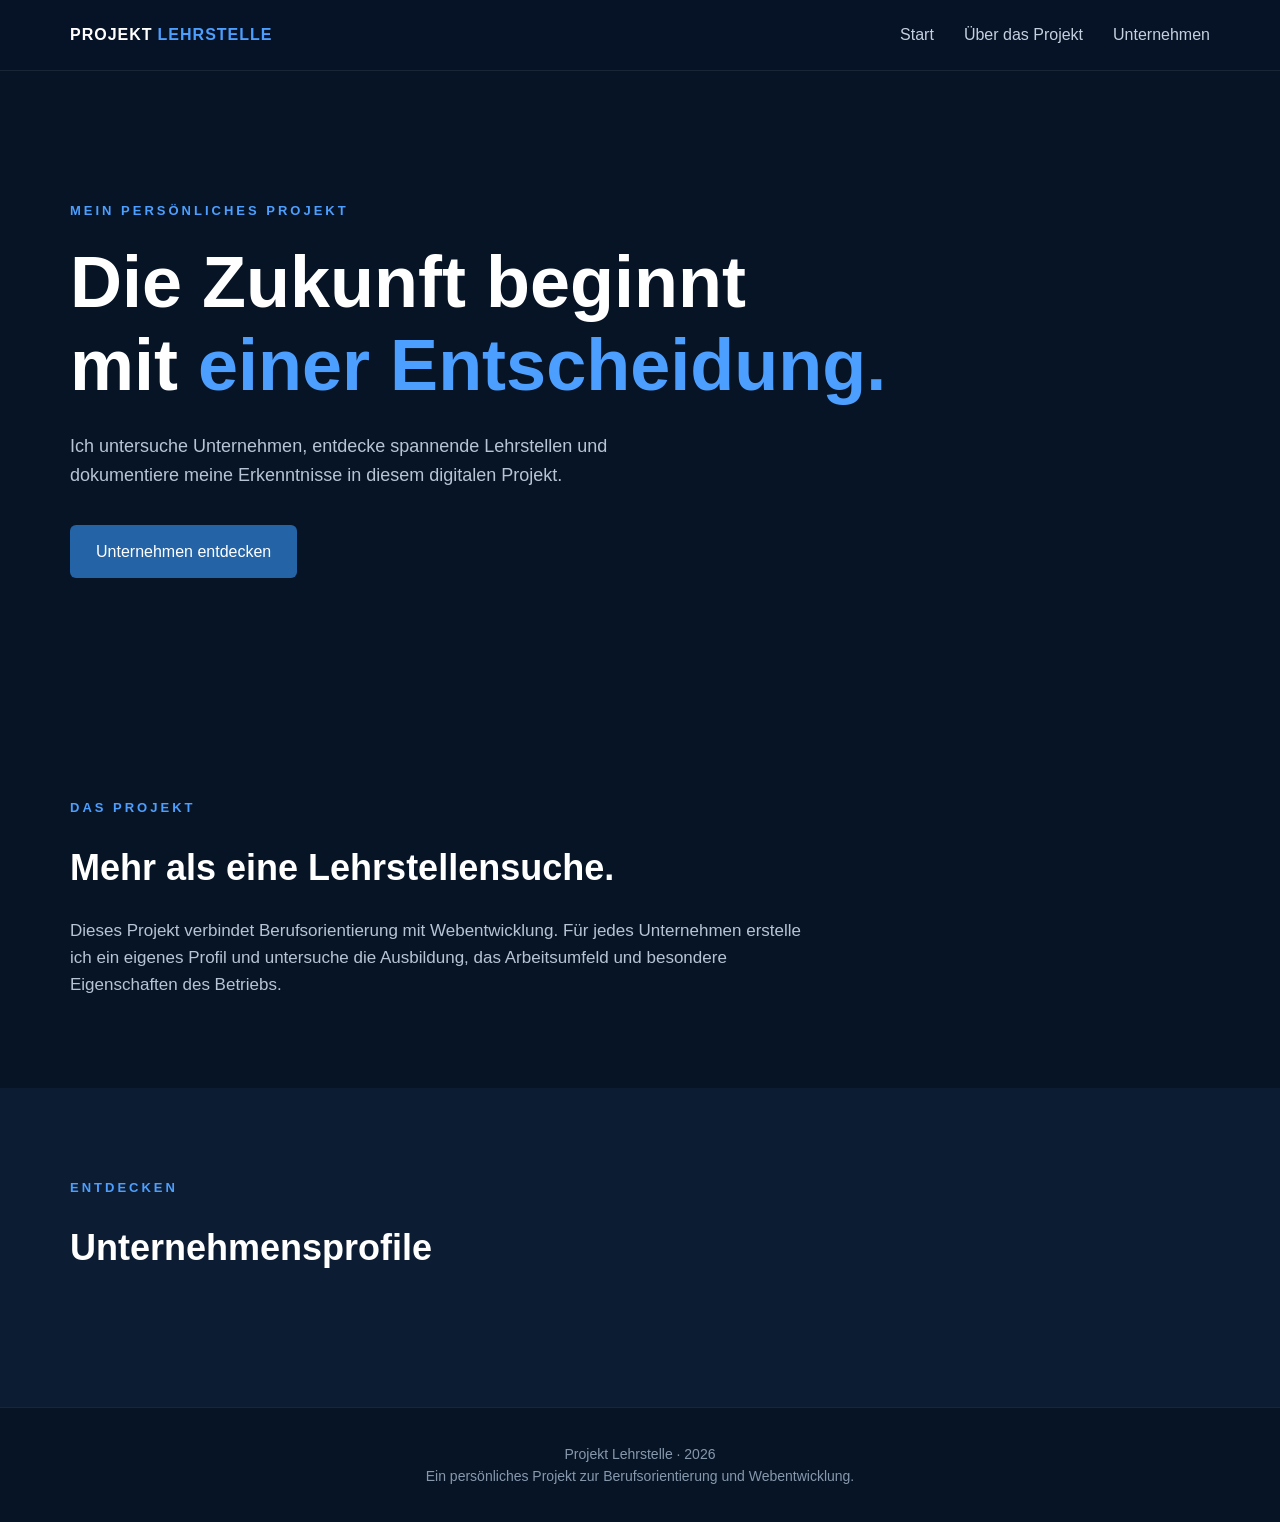
==== index.html @ a90e025b "html_css" ====
<!DOCTYPE html>
<html lang="de">
<head>
    <meta charset="UTF-8">
    <meta name="viewport" content="width=device-width, initial-scale=1.0">
    <meta name="description" content="Mein persönliches Projekt zur Recherche und Vorstellung von Lehrstellen.">
    <title>Projekt Lehrstelle</title>

    <link rel="stylesheet" href="css/style.css">
    <script src="js/main.js" defer></script>
</head>
<body>

    <header class="header">
        <nav class="navbar">
            <a href="index.html" class="logo">PROJEKT<span>LEHRSTELLE</span></a>

            <div class="nav-links">
                <a href="#start">Start</a>
                <a href="#projekt">Über das Projekt</a>
                <a href="#unternehmen">Unternehmen</a>
            </div>
        </nav>
    </header>

    <main>
        <section class="hero" id="start">
            <p class="eyebrow">MEIN PERSÖNLICHES PROJEKT</p>

            <h1>Die Zukunft beginnt<br>
                mit <span>einer Entscheidung.</span>
            </h1>

            <p class="hero-text">
                Ich untersuche Unternehmen, entdecke spannende Lehrstellen
                und dokumentiere meine Erkenntnisse in diesem digitalen Projekt.
            </p>

            <a href="#unternehmen" class="button">
                Unternehmen entdecken
            </a>
        </section>

        <section class="project-section" id="projekt">
            <p class="eyebrow">DAS PROJEKT</p>
            <h2>Mehr als eine Lehrstellensuche.</h2>

            <p>
                Dieses Projekt verbindet Berufsorientierung mit Webentwicklung.
                Für jedes Unternehmen erstelle ich ein eigenes Profil und
                untersuche die Ausbildung, das Arbeitsumfeld und besondere
                Eigenschaften des Betriebs.
            </p>
        </section>

        <section class="companies-section" id="unternehmen">
            <p class="eyebrow">ENTDECKEN</p>
            <h2>Unternehmensprofile</h2>

            <div id="company-list" class="company-grid">
                <!-- Unternehmensprofile werden später automatisch geladen. -->
            </div>
        </section>
    </main>

    <footer class="footer">
        <p>Projekt Lehrstelle · 2026</p>
        <p>Ein persönliches Projekt zur Berufsorientierung und Webentwicklung.</p>
    </footer>

</body>
</html>
---- css/style.css ----
/* =========================
   GRUNDEINSTELLUNGEN
========================= */

* {
    margin: 0;
    padding: 0;
    box-sizing: border-box;
}

html {
    scroll-behavior: smooth;
}

body {
    font-family: Arial, sans-serif;
    background: #071426;
    color: #ffffff;
    line-height: 1.6;
}

/* =========================
   NAVIGATION
========================= */

.header {
    position: sticky;
    top: 0;
    z-index: 100;
    background: rgba(7, 20, 38, 0.95);
    border-bottom: 1px solid rgba(255, 255, 255, 0.08);
    backdrop-filter: blur(12px);
}

.navbar {
    max-width: 1200px;
    margin: auto;
    padding: 22px 30px;
    display: flex;
    justify-content: space-between;
    align-items: center;
}

.logo {
    color: white;
    text-decoration: none;
    font-weight: bold;
    letter-spacing: 1px;
}

.logo span {
    color: #4d9fff;
    margin-left: 5px;
}

.nav-links {
    display: flex;
    gap: 30px;
}

.nav-links a {
    color: #c5d0df;
    text-decoration: none;
    transition: color 0.3s;
}

.nav-links a:hover {
    color: #4d9fff;
}

/* =========================
   HERO-BEREICH
========================= */

.hero {
    min-height: 620px;
    max-width: 1200px;
    margin: auto;
    padding: 130px 30px;
    display: flex;
    flex-direction: column;
    align-items: flex-start;
    justify-content: center;
}

.eyebrow {
    color: #4d9fff;
    font-size: 13px;
    font-weight: bold;
    letter-spacing: 3px;
    margin-bottom: 20px;
}

.hero h1 {
    font-size: clamp(42px, 6vw, 72px);
    line-height: 1.15;
    margin-bottom: 25px;
}

.hero h1 span {
    color: #4d9fff;
}

.hero-text {
    max-width: 600px;
    color: #b7c4d5;
    font-size: 18px;
    margin-bottom: 35px;
}

/* =========================
   BUTTON
========================= */

.button {
    display: inline-block;
    padding: 14px 26px;
    background: #2463a5;
    color: white;
    text-decoration: none;
    border-radius: 6px;
    transition: background 0.3s, transform 0.3s;
}

.button:hover {
    background: #347fc9;
    transform: translateY(-3px);
}

/* =========================
   PROJEKT-BEREICH
========================= */

.project-section,
.companies-section {
    max-width: 1200px;
    margin: auto;
    padding: 90px 30px;
}

.project-section h2,
.companies-section h2 {
    font-size: 36px;
    margin-bottom: 20px;
}

.project-section > p:last-child {
    max-width: 750px;
    color: #b7c4d5;
    font-size: 17px;
}

/* =========================
   UNTERNEHMENSBEREICH
========================= */

.companies-section {
    background: #0c1d33;
    max-width: none;
    padding-left: max(30px, calc((100% - 1140px) / 2));
    padding-right: max(30px, calc((100% - 1140px) / 2));
}

.company-grid {
    display: grid;
    grid-template-columns: repeat(auto-fit, minmax(250px, 1fr));
    gap: 25px;
    margin-top: 40px;
}

/* =========================
   FOOTER
========================= */

.footer {
    text-align: center;
    padding: 35px 20px;
    color: #8798ad;
    border-top: 1px solid rgba(255, 255, 255, 0.08);
    font-size: 14px;
}

/* =========================
   RESPONSIVE DESIGN
========================= */

@media (max-width: 650px) {
    .navbar {
        flex-direction: column;
        gap: 18px;
    }

    .nav-links {
        gap: 15px;
        flex-wrap: wrap;
        justify-content: center;
    }

    .hero {
        min-height: 520px;
        padding-top: 90px;
        padding-bottom: 90px;
    }

    .project-section h2,
    .companies-section h2 {
        font-size: 28px;
    }
}
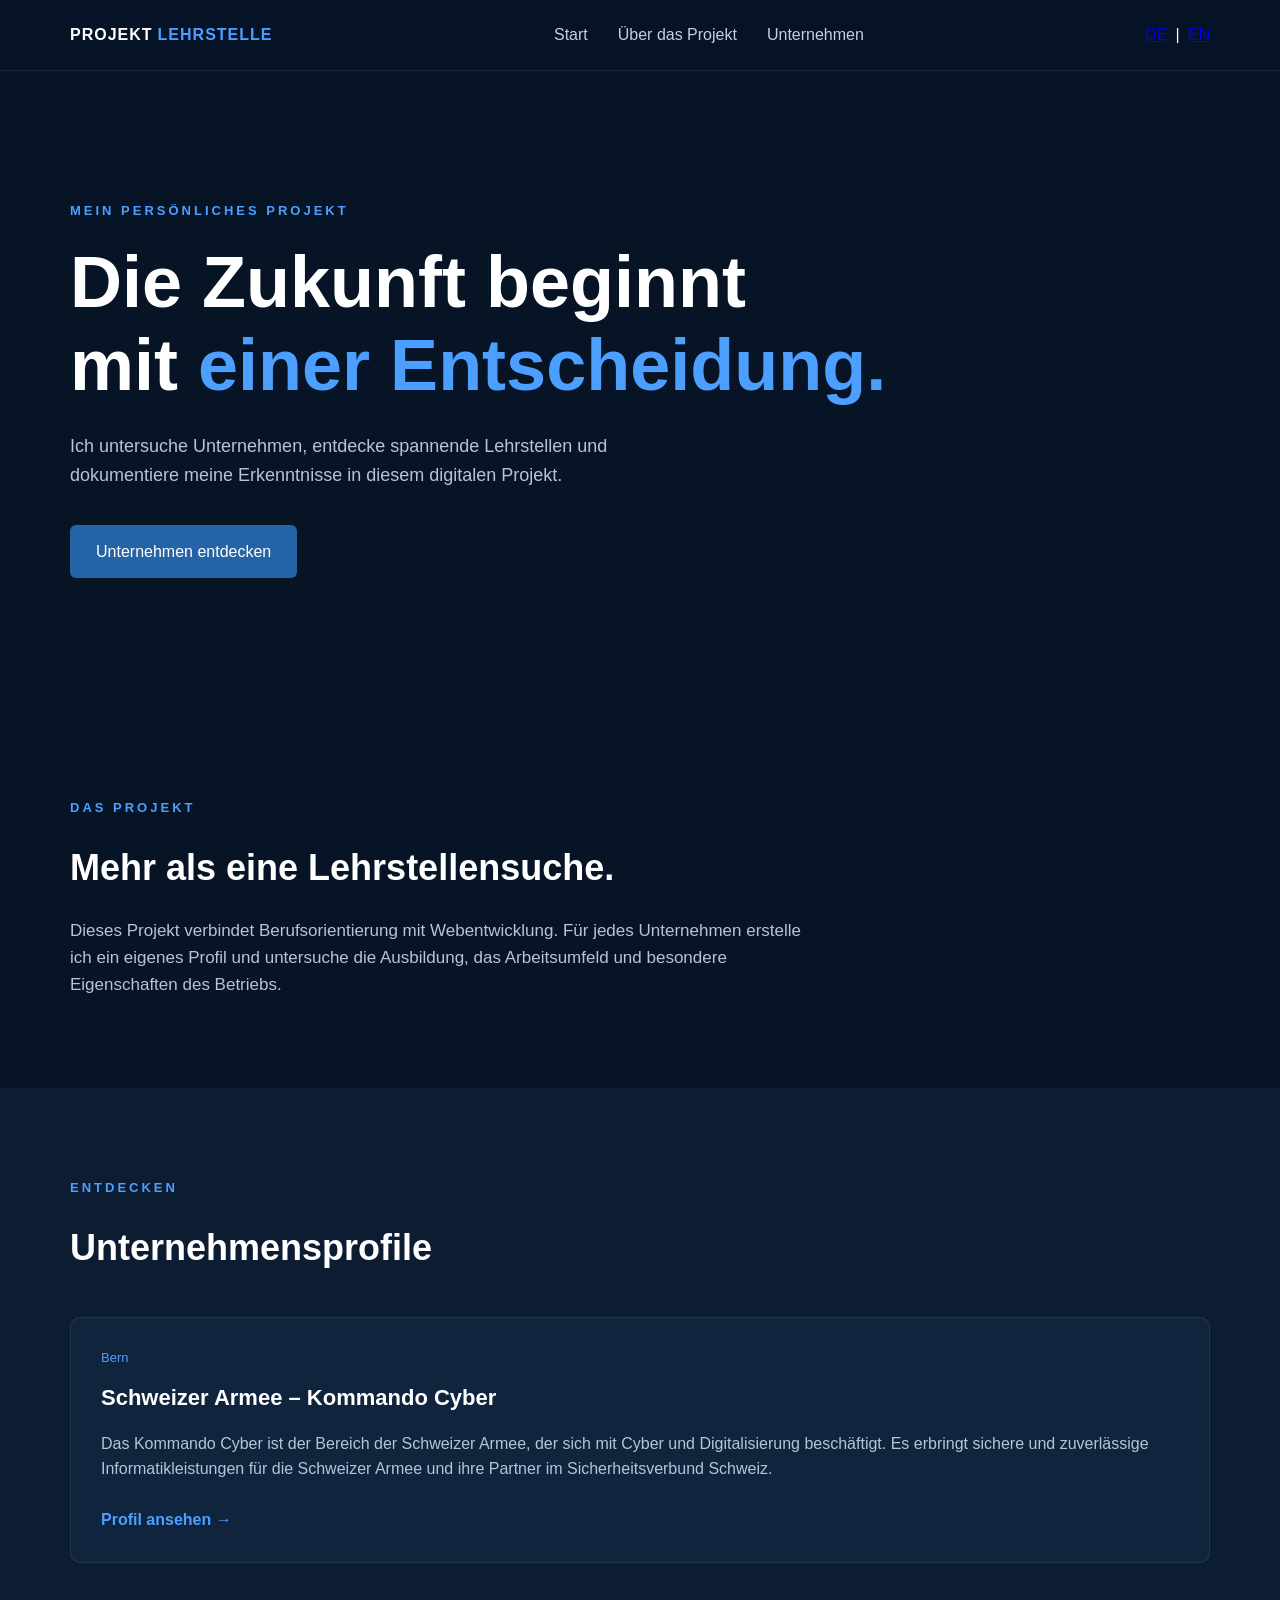
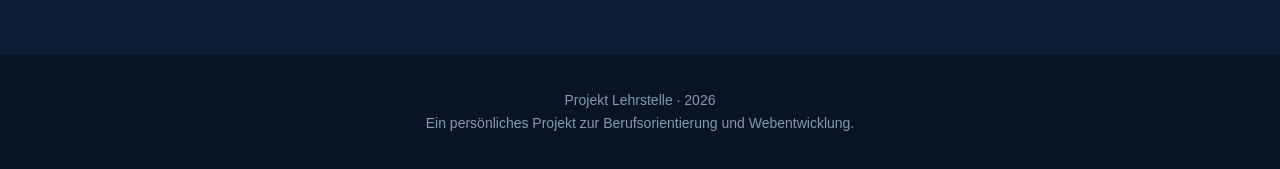
==== commit cd4b7564: "language" ====
--- a/index.html
+++ b/index.html
@@ -8,6 +8,7 @@
     <title>Projekt Lehrstelle</title>
 
     <link rel="stylesheet" href="css/style.css">
+    <script src="js/home-language.js" defer></script>
     <script src="js/main.js" defer></script>
 </head>
 <body>
@@ -17,36 +18,43 @@
             <a href="index.html" class="logo">PROJEKT<span>LEHRSTELLE</span></a>
 
             <div class="nav-links">
-                <a href="#start">Start</a>
-                <a href="#projekt">Über das Projekt</a>
-                <a href="#unternehmen">Unternehmen</a>
+                <a href="#start" data-i18n="navStart">Start</a>
+                <a href="#projekt" data-i18n="navProject">Über das Projekt</a>
+                <a href="#unternehmen" data-i18n="navCompanies">Unternehmen</a>
+            </div>
+
+            <div class="language-switch">
+                <a href="?lang=de">DE</a>
+                <span>|</span>
+                <a href="?lang=en">EN</a>
             </div>
         </nav>
     </header>
 
     <main>
         <section class="hero" id="start">
-            <p class="eyebrow">MEIN PERSÖNLICHES PROJEKT</p>
+            <p class="eyebrow" data-i18n="eyebrow">MEIN PERSÖNLICHES PROJEKT</p>
 
-            <h1>Die Zukunft beginnt<br>
+            <h1 data-i18n="headline">
+                Die Zukunft beginnt<br>
                 mit <span>einer Entscheidung.</span>
             </h1>
 
-            <p class="hero-text">
+            <p class="hero-text" data-i18n="heroText">
                 Ich untersuche Unternehmen, entdecke spannende Lehrstellen
                 und dokumentiere meine Erkenntnisse in diesem digitalen Projekt.
             </p>
 
-            <a href="#unternehmen" class="button">
+            <a href="#unternehmen" class="button" data-i18n="heroButton">
                 Unternehmen entdecken
             </a>
         </section>
 
         <section class="project-section" id="projekt">
-            <p class="eyebrow">DAS PROJEKT</p>
-            <h2>Mehr als eine Lehrstellensuche.</h2>
+            <p class="eyebrow" data-i18n="projectEyebrow">DAS PROJEKT</p>
+            <h2 data-i18n="projectTitle">Mehr als eine Lehrstellensuche.</h2>
 
-            <p>
+            <p data-i18n="projectText">
                 Dieses Projekt verbindet Berufsorientierung mit Webentwicklung.
                 Für jedes Unternehmen erstelle ich ein eigenes Profil und
                 untersuche die Ausbildung, das Arbeitsumfeld und besondere
@@ -55,18 +63,20 @@
         </section>
 
         <section class="companies-section" id="unternehmen">
-            <p class="eyebrow">ENTDECKEN</p>
-            <h2>Unternehmensprofile</h2>
+            <p class="eyebrow" data-i18n="companiesEyebrow">ENTDECKEN</p>
+            <h2 data-i18n="companiesTitle">Unternehmensprofile</h2>
 
             <div id="company-list" class="company-grid">
-                <!-- Unternehmensprofile werden später automatisch geladen. -->
+                <!-- Unternehmensprofile werden automatisch geladen. -->
             </div>
         </section>
     </main>
 
     <footer class="footer">
-        <p>Projekt Lehrstelle · 2026</p>
-        <p>Ein persönliches Projekt zur Berufsorientierung und Webentwicklung.</p>
+        <p data-i18n="footerTitle">Projekt Lehrstelle · 2026</p>
+        <p data-i18n="footerText">
+            Ein persönliches Projekt zur Berufsorientierung und Webentwicklung.
+        </p>
     </footer>
 
 </body>
--- a/css/style.css
+++ b/css/style.css
@@ -208,3 +208,181 @@
         font-size: 28px;
     }
 }
+
+/* =========================
+   UNTERNEHMENSKARTEN
+========================= */
+
+.company-card {
+    background: #10243d;
+    border: 1px solid rgba(255, 255, 255, 0.08);
+    border-radius: 10px;
+    padding: 30px;
+    display: flex;
+    flex-direction: column;
+    align-items: flex-start;
+    transition: transform 0.3s, border-color 0.3s;
+}
+
+.company-card:hover {
+    transform: translateY(-6px);
+    border-color: #2463a5;
+}
+
+.company-card span {
+    color: #4d9fff;
+    font-size: 13px;
+    margin-bottom: 12px;
+}
+
+.company-card h3 {
+    font-size: 22px;
+    margin-bottom: 15px;
+}
+
+.company-card p {
+    color: #b7c4d5;
+    margin-bottom: 25px;
+}
+
+.company-link {
+    color: #4d9fff;
+    text-decoration: none;
+    font-weight: bold;
+    margin-top: auto;
+}
+
+.company-link:hover {
+    color: white;
+}
+
+/* =========================
+   PROFILSEITE
+========================= */
+
+.profile-page {
+    max-width: 1100px;
+    margin: auto;
+    padding: 50px 30px 90px;
+}
+
+.profile-top {
+    display: flex;
+    justify-content: space-between;
+    align-items: center;
+    margin-bottom: 55px;
+}
+
+.back-link {
+    color: #4d9fff;
+    text-decoration: none;
+}
+
+.back-link:hover {
+    color: white;
+}
+
+.language-switch {
+    display: flex;
+    gap: 8px;
+}
+
+.language-switch button {
+    background: #10243d;
+    border: 1px solid #29415e;
+    color: white;
+    padding: 9px 16px;
+    border-radius: 5px;
+    cursor: pointer;
+    transition: background 0.3s;
+}
+
+.language-switch button.active {
+    background: #2463a5;
+    border-color: #2463a5;
+}
+
+.profile-heading {
+    margin-bottom: 45px;
+}
+
+.profile-heading h1 {
+    font-size: clamp(32px, 5vw, 48px);
+    margin-bottom: 12px;
+}
+
+.profile-subtitle {
+    color: #b7c4d5;
+    font-size: 18px;
+}
+
+.chapter-list {
+    display: grid;
+    gap: 22px;
+}
+
+.chapter-card {
+    background: #10243d;
+    border: 1px solid rgba(255, 255, 255, 0.08);
+    border-radius: 10px;
+    padding: 30px;
+}
+
+.chapter-card h2 {
+    font-size: 23px;
+    margin-bottom: 18px;
+    color: #ffffff;
+}
+
+.chapter-card p,
+.chapter-card li {
+    color: #b7c4d5;
+    line-height: 1.8;
+}
+
+.chapter-card ul {
+    padding-left: 22px;
+}
+
+.chapter-card li {
+    margin-bottom: 10px;
+}
+
+.sources-section {
+    margin-top: 65px;
+    padding-top: 30px;
+    border-top: 1px solid rgba(255, 255, 255, 0.1);
+}
+
+.sources-section h2 {
+    margin-bottom: 20px;
+}
+
+.sources-section ul {
+    padding-left: 20px;
+}
+
+.sources-section li {
+    margin-bottom: 12px;
+}
+
+.sources-section a {
+    color: #4d9fff;
+    overflow-wrap: anywhere;
+}
+
+@media (max-width: 650px) {
+    .profile-top {
+        align-items: flex-start;
+        gap: 20px;
+        flex-wrap: wrap;
+    }
+
+    .chapter-card {
+        padding: 22px;
+    }
+
+    .chapter-card h2 {
+        font-size: 20px;
+    }
+}
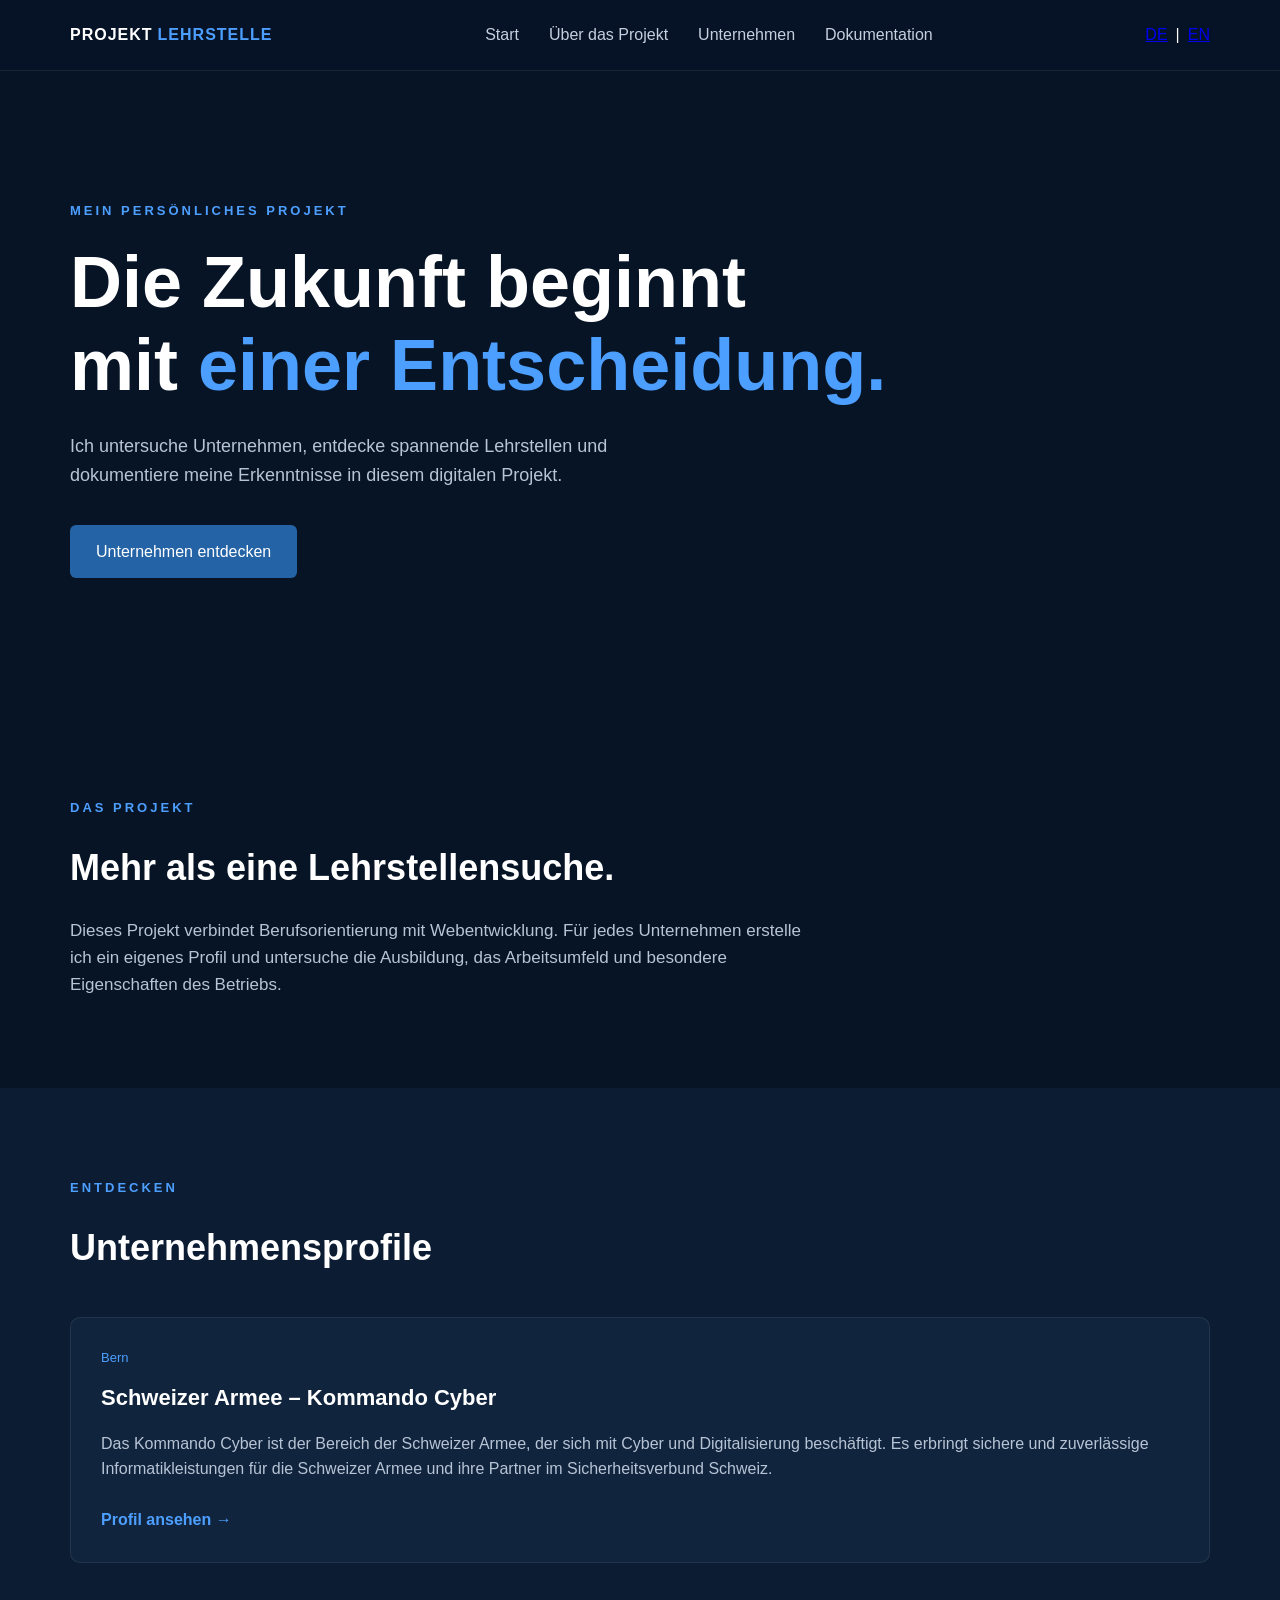
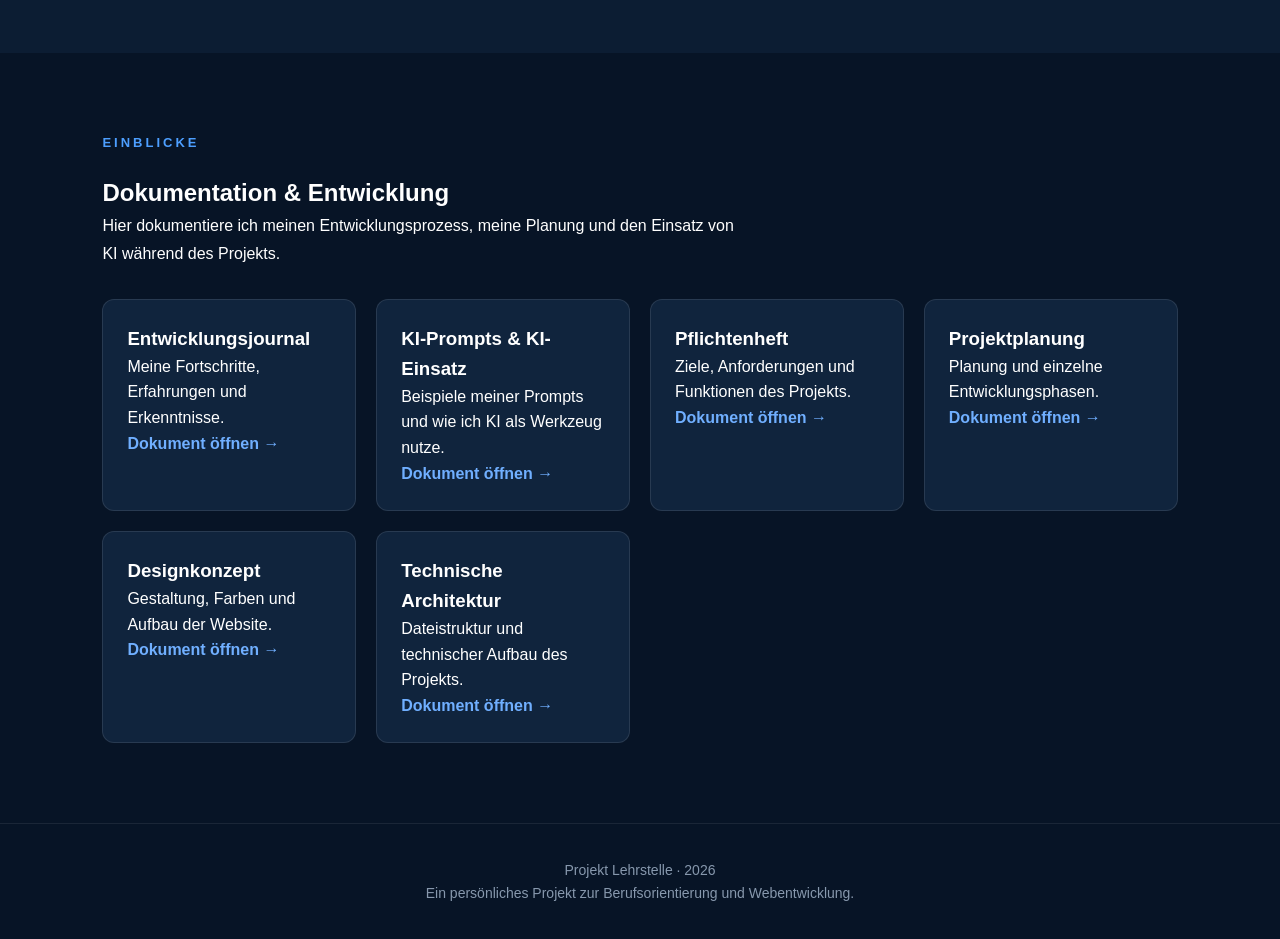
==== commit 7628b615: "Dokumentationsbereich auf Startseite ergänzt" ====
--- a/index.html
+++ b/index.html
@@ -21,6 +21,7 @@
                 <a href="#start" data-i18n="navStart">Start</a>
                 <a href="#projekt" data-i18n="navProject">Über das Projekt</a>
                 <a href="#unternehmen" data-i18n="navCompanies">Unternehmen</a>
+                <a href="#dokumentation" data-i18n="navDocs">Dokumentation</a>
             </div>
 
             <div class="language-switch">
@@ -70,6 +71,81 @@
                 <!-- Unternehmensprofile werden automatisch geladen. -->
             </div>
         </section>
+        
+        <section class="documentation-section" id="dokumentation">
+            <p class="eyebrow" data-i18n="docsEyebrow">EINBLICKE</p>
+            <h2 data-i18n="docsTitle">Dokumentation & Entwicklung</h2>
+
+            <p class="documentation-intro" data-i18n="docsText">
+                Hier dokumentiere ich meinen Entwicklungsprozess,
+                meine Planung und den Einsatz von KI während des Projekts.
+            </p>
+
+            <div class="documentation-grid">
+
+                <article class="documentation-card">
+                    <h3 data-i18n="docsJournal">Entwicklungsjournal</h3>
+                    <p data-i18n="docsJournalText">
+                        Meine Fortschritte, Erfahrungen und Erkenntnisse.
+                    </p>
+                    <a href="https://github.com/SajanP1a/projekt-lehrstelle/blob/main/dokumentation/entwicklungsjournal.md"
+                       target="_blank" rel="noopener noreferrer"
+                       data-i18n="docsOpen">Dokument öffnen →</a>
+                </article>
+
+                <article class="documentation-card">
+                    <h3 data-i18n="docsAI">KI-Prompts & KI-Einsatz</h3>
+                    <p data-i18n="docsAIText">
+                        Beispiele meiner Prompts und wie ich KI als Werkzeug nutze.
+                    </p>
+                    <a href="https://github.com/SajanP1a/projekt-lehrstelle/blob/main/dokumentation/ki-prompts.md"
+                       target="_blank" rel="noopener noreferrer"
+                       data-i18n="docsOpen">Dokument öffnen →</a>
+                </article>
+
+                <article class="documentation-card">
+                    <h3 data-i18n="docsRequirements">Pflichtenheft</h3>
+                    <p data-i18n="docsRequirementsText">
+                        Ziele, Anforderungen und Funktionen des Projekts.
+                    </p>
+                    <a href="https://github.com/SajanP1a/projekt-lehrstelle/blob/main/dokumentation/pflichtenheft.md"
+                       target="_blank" rel="noopener noreferrer"
+                       data-i18n="docsOpen">Dokument öffnen →</a>
+                </article>
+
+                <article class="documentation-card">
+                    <h3 data-i18n="docsPlanning">Projektplanung</h3>
+                    <p data-i18n="docsPlanningText">
+                        Planung und einzelne Entwicklungsphasen.
+                    </p>
+                    <a href="https://github.com/SajanP1a/projekt-lehrstelle/blob/main/dokumentation/projektplanung.md"
+                       target="_blank" rel="noopener noreferrer"
+                       data-i18n="docsOpen">Dokument öffnen →</a>
+                </article>
+
+                <article class="documentation-card">
+                    <h3 data-i18n="docsDesign">Designkonzept</h3>
+                    <p data-i18n="docsDesignText">
+                        Gestaltung, Farben und Aufbau der Website.
+                    </p>
+                    <a href="https://github.com/SajanP1a/projekt-lehrstelle/blob/main/dokumentation/designkonzept.md"
+                       target="_blank" rel="noopener noreferrer"
+                       data-i18n="docsOpen">Dokument öffnen →</a>
+                </article>
+
+                <article class="documentation-card">
+                    <h3 data-i18n="docsArchitecture">Technische Architektur</h3>
+                    <p data-i18n="docsArchitectureText">
+                        Dateistruktur und technischer Aufbau des Projekts.
+                    </p>
+                    <a href="https://github.com/SajanP1a/projekt-lehrstelle/blob/main/dokumentation/architektur.md"
+                       target="_blank" rel="noopener noreferrer"
+                       data-i18n="docsOpen">Dokument öffnen →</a>
+                </article>
+
+            </div>
+        </section>
+
     </main>
 
     <footer class="footer">
--- a/css/style.css
+++ b/css/style.css
@@ -386,3 +386,50 @@
         font-size: 20px;
     }
 }
+
+.documentation-section {
+    padding: 80px 8%;
+}
+
+.documentation-intro {
+    max-width: 650px;
+    line-height: 1.7;
+    margin-bottom: 32px;
+}
+
+.documentation-grid {
+    display: grid;
+    grid-template-columns: repeat(auto-fit, minmax(240px, 1fr));
+    gap: 20px;
+}
+
+.documentation-card {
+    padding: 24px;
+    background: #10243D;
+    border: 1px solid rgba(255, 255, 255, 0.1);
+    border-radius: 12px;
+    transition: transform 0.25s ease, border-color 0.25s ease;
+}
+
+.documentation-card:hover {
+    transform: translateY(-4px);
+    border-color: #2463A5;
+}
+
+.documentation-card h3 {
+    margin-top: 0;
+}
+
+.documentation-card p {
+    line-height: 1.6;
+}
+
+.documentation-card a {
+    color: #70AFFF;
+    text-decoration: none;
+    font-weight: 600;
+}
+
+.documentation-card a:hover {
+    text-decoration: underline;
+}
